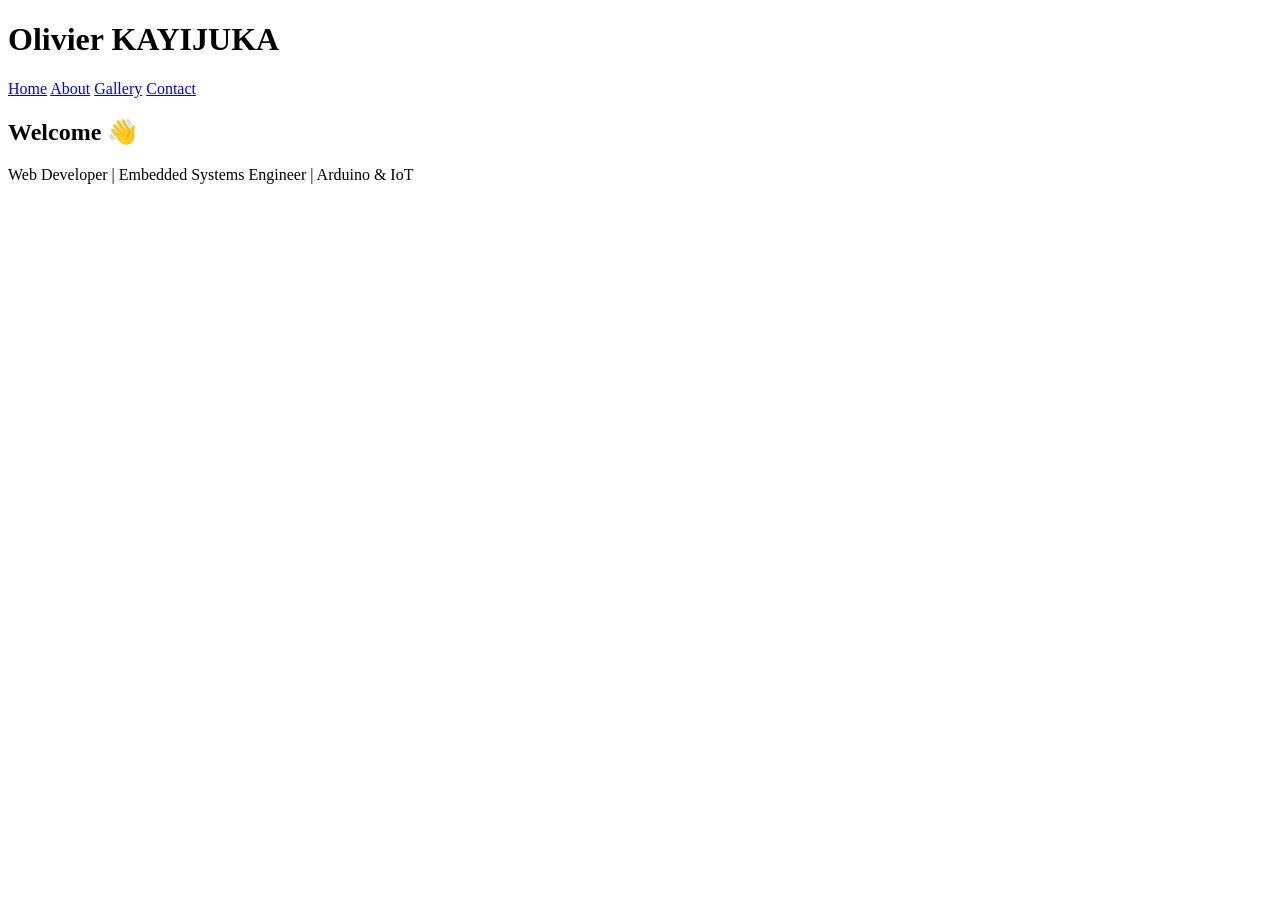
==== index.html @ 6030db0a "Add initial index.html for portfolio website" ====
<!DOCTYPE html>
<html>
<head>
    <title>Home - Olivier Portfolio</title>
    <link rel="stylesheet" href="style.css">
</head>
<body>

<header>
    <h1>Olivier KAYIJUKA</h1>
    <nav>
        <a href="index.html">Home</a>
        <a href="about.html">About</a>
        <a href="gallery.html">Gallery</a>
        <a href="contact.html">Contact</a>
    </nav>
</header>

<div class="container">
    <h2>Welcome 👋</h2>
    <p>Web Developer | Embedded Systems Engineer | Arduino & IoT</p>
</div>

</body>
</html>
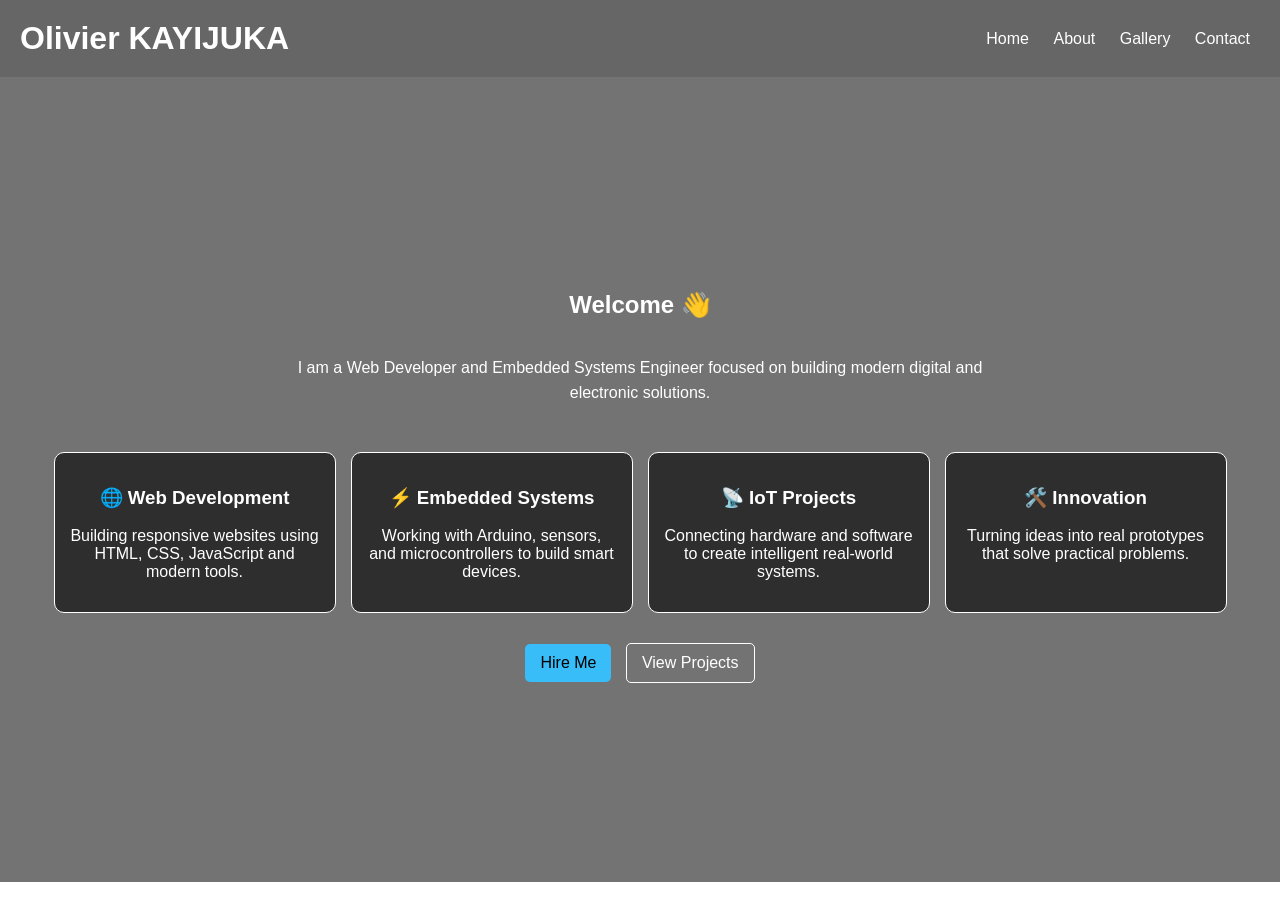
==== commit 2f896b03: "Refactor index.html for improved layout and styles Updated the structure and styling of the homepage" ====
--- a/index.html
+++ b/index.html
@@ -2,23 +2,129 @@
 <html>
 <head>
     <title>Home - Olivier Portfolio</title>
-    <link rel="stylesheet" href="style.css">
 </head>
-<body>
 
-<header>
-    <h1>Olivier KAYIJUKA</h1>
+<body style="
+    margin:0;
+    font-family: Arial, sans-serif;
+    color: white;
+    background: url('1') center/cover no-repeat;
+">
+
+<header style="
+    display:flex;
+    justify-content:space-between;
+    align-items:center;
+    padding:20px;
+    background: rgba(0,0,0,0.6);
+">
+
+    <h1 style="margin:0;">Olivier KAYIJUKA</h1>
+
     <nav>
-        <a href="index.html">Home</a>
-        <a href="about.html">About</a>
-        <a href="gallery.html">Gallery</a>
-        <a href="contact.html">Contact</a>
+        <a href="index.html" style="color:white; margin:0 10px; text-decoration:none;">Home</a>
+        <a href="about.html" style="color:white; margin:0 10px; text-decoration:none;">About</a>
+        <a href="gallery.html" style="color:white; margin:0 10px; text-decoration:none;">Gallery</a>
+        <a href="contact.html" style="color:white; margin:0 10px; text-decoration:none;">Contact</a>
     </nav>
+
 </header>
 
-<div class="container">
+<div style="
+    min-height: 85vh;
+    display:flex;
+    flex-direction:column;
+    justify-content:center;
+    align-items:center;
+    text-align:center;
+    background: rgba(0,0,0,0.55);
+    padding:20px;
+">
+
     <h2>Welcome 👋</h2>
-    <p>Web Developer | Embedded Systems Engineer | Arduino & IoT</p>
+
+    <p style="max-width:700px; line-height:1.6;">
+        I am a Web Developer and Embedded Systems Engineer focused on building modern digital and electronic solutions.
+    </p>
+
+    <!-- BOXES SECTION -->
+    <div style="
+        display:flex;
+        flex-wrap:wrap;
+        justify-content:center;
+        margin-top:30px;
+        gap:15px;
+    ">
+
+        <div style="
+            width:250px;
+            padding:15px;
+            border:1px solid white;
+            background: rgba(0,0,0,0.6);
+            border-radius:10px;
+        ">
+            <h3>🌐 Web Development</h3>
+            <p>Building responsive websites using HTML, CSS, JavaScript and modern tools.</p>
+        </div>
+
+        <div style="
+            width:250px;
+            padding:15px;
+            border:1px solid white;
+            background: rgba(0,0,0,0.6);
+            border-radius:10px;
+        ">
+            <h3>⚡ Embedded Systems</h3>
+            <p>Working with Arduino, sensors, and microcontrollers to build smart devices.</p>
+        </div>
+
+        <div style="
+            width:250px;
+            padding:15px;
+            border:1px solid white;
+            background: rgba(0,0,0,0.6);
+            border-radius:10px;
+        ">
+            <h3>📡 IoT Projects</h3>
+            <p>Connecting hardware and software to create intelligent real-world systems.</p>
+        </div>
+
+        <div style="
+            width:250px;
+            padding:15px;
+            border:1px solid white;
+            background: rgba(0,0,0,0.6);
+            border-radius:10px;
+        ">
+            <h3>🛠️ Innovation</h3>
+            <p>Turning ideas into real prototypes that solve practical problems.</p>
+        </div>
+
+    </div>
+
+    <!-- BUTTONS -->
+    <div style="margin-top:25px;">
+        <a href="contact.html" style="
+            background:#38bdf8;
+            color:black;
+            padding:10px 15px;
+            margin:5px;
+            text-decoration:none;
+            border-radius:5px;
+            display:inline-block;
+        ">Hire Me</a>
+
+        <a href="gallery.html" style="
+            border:1px solid white;
+            color:white;
+            padding:10px 15px;
+            margin:5px;
+            text-decoration:none;
+            border-radius:5px;
+            display:inline-block;
+        ">View Projects</a>
+    </div>
+
 </div>
 
 </body>
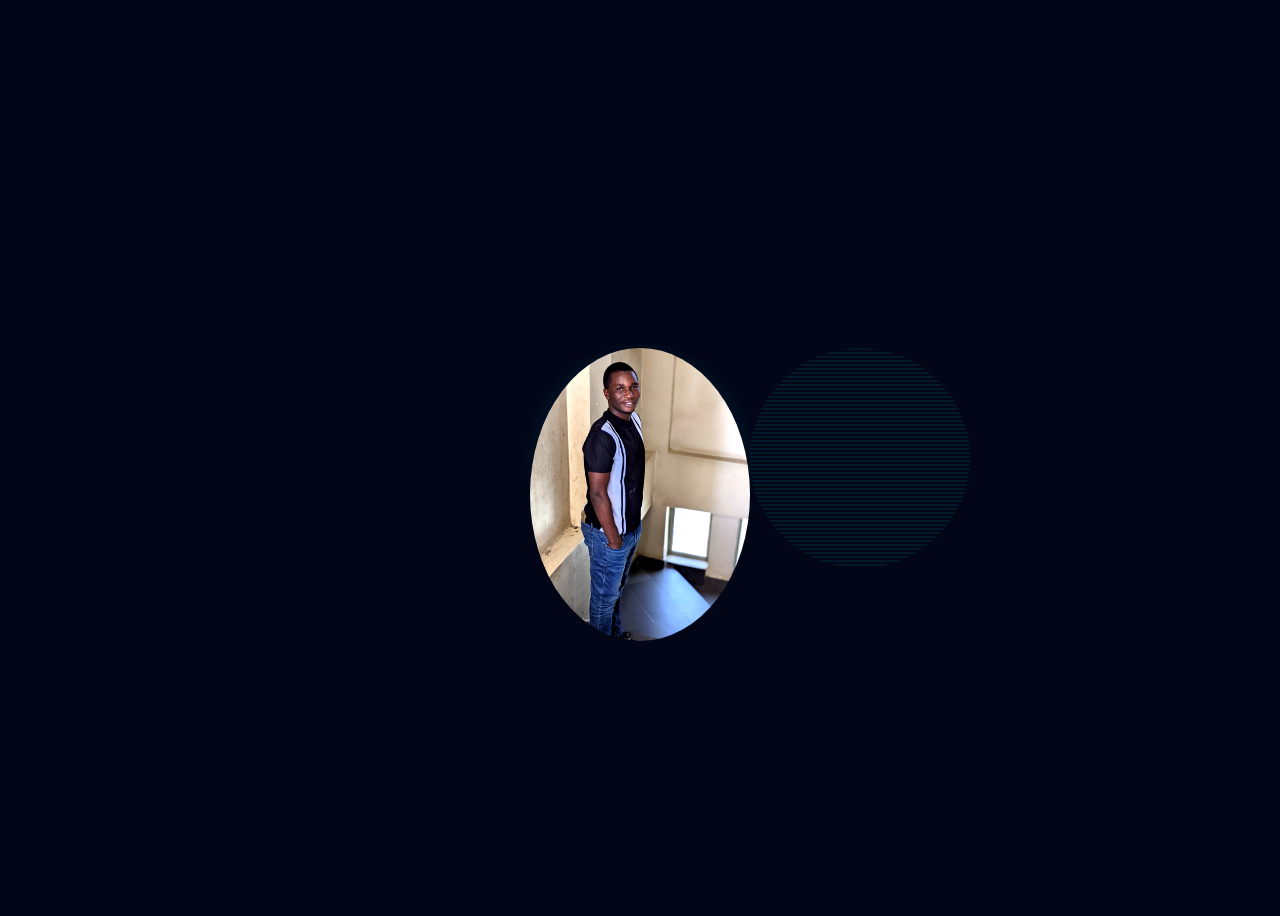
==== commit c1d4f04c: "Refactor index.html for improved layout and styles" ====
--- a/index.html
+++ b/index.html
@@ -1,131 +1,105 @@
 <!DOCTYPE html>
-<html>
+<html lang="en">
 <head>
-    <title>Home - Olivier Portfolio</title>
+<meta charset="UTF-8">
+<meta name="viewport" content="width=device-width, initial-scale=1.0">
+<title>AI Face Tracking</title>
+
+<style>
+body {
+    background: #020617;
+    display: flex;
+    justify-content: center;
+    align-items: center;
+    height: 100vh;
+    font-family: Arial;
+}
+
+/* container with perspective */
+.container {
+    perspective: 1000px;
+}
+
+/* hologram box */
+.holo-box {
+    position: relative;
+    width: 220px;
+    height: 220px;
+    border-radius: 50%;
+    transform-style: preserve-3d;
+    transition: transform 0.1s;
+}
+
+/* image */
+.holo-img {
+    width: 100%;
+    border-radius: 50%;
+    filter: brightness(1.2) contrast(1.3);
+}
+
+/* glow */
+.holo-box::before {
+    content: "";
+    position: absolute;
+    width: 240px;
+    height: 240px;
+    border-radius: 50%;
+    background: radial-gradient(circle, #00f5ff55, transparent 70%);
+    top: -10px;
+    left: -10px;
+    z-index: -1;
+    animation: pulse 3s infinite;
+}
+
+/* scan lines */
+.holo-box::after {
+    content: "";
+    position: absolute;
+    width: 100%;
+    height: 100%;
+    background: repeating-linear-gradient(
+        to bottom,
+        rgba(0,255,255,0.08) 0px,
+        rgba(0,255,255,0.08) 2px,
+        transparent 2px,
+        transparent 4px
+    );
+    border-radius: 50%;
+    pointer-events: none;
+}
+
+/* animation */
+@keyframes pulse {
+    0% { opacity: 0.5; transform: scale(1); }
+    50% { opacity: 1; transform: scale(1.1); }
+    100% { opacity: 0.5; transform: scale(1); }
+}
+</style>
 </head>
 
-<body style="
-    margin:0;
-    font-family: Arial, sans-serif;
-    color: white;
-    background: url('1') center/cover no-repeat;
-">
+<body>
 
-<header style="
-    display:flex;
-    justify-content:space-between;
-    align-items:center;
-    padding:20px;
-    background: rgba(0,0,0,0.6);
-">
+<div class="container">
+    <div class="holo-box" id="card">
+        <img src="1.jpg" class="holo-img">
+    </div>
+</div>
 
-    <h1 style="margin:0;">Olivier KAYIJUKA</h1>
+<script>
+const card = document.getElementById("card");
 
-    <nav>
-        <a href="index.html" style="color:white; margin:0 10px; text-decoration:none;">Home</a>
-        <a href="about.html" style="color:white; margin:0 10px; text-decoration:none;">About</a>
-        <a href="gallery.html" style="color:white; margin:0 10px; text-decoration:none;">Gallery</a>
-        <a href="contact.html" style="color:white; margin:0 10px; text-decoration:none;">Contact</a>
-    </nav>
+document.addEventListener("mousemove", (e) => {
+    let x = (window.innerWidth / 2 - e.clientX) / 25;
+    let y = (window.innerHeight / 2 - e.clientY) / 25;
 
-</header>
+    card.style.transform = `rotateY(${x}deg) rotateX(${y}deg)`;
+});
 
-<div style="
-    min-height: 85vh;
-    display:flex;
-    flex-direction:column;
-    justify-content:center;
-    align-items:center;
-    text-align:center;
-    background: rgba(0,0,0,0.55);
-    padding:20px;
-">
-
-    <h2>Welcome 👋</h2>
-
-    <p style="max-width:700px; line-height:1.6;">
-        I am a Web Developer and Embedded Systems Engineer focused on building modern digital and electronic solutions.
-    </p>
-
-    <!-- BOXES SECTION -->
-    <div style="
-        display:flex;
-        flex-wrap:wrap;
-        justify-content:center;
-        margin-top:30px;
-        gap:15px;
-    ">
-
-        <div style="
-            width:250px;
-            padding:15px;
-            border:1px solid white;
-            background: rgba(0,0,0,0.6);
-            border-radius:10px;
-        ">
-            <h3>🌐 Web Development</h3>
-            <p>Building responsive websites using HTML, CSS, JavaScript and modern tools.</p>
-        </div>
-
-        <div style="
-            width:250px;
-            padding:15px;
-            border:1px solid white;
-            background: rgba(0,0,0,0.6);
-            border-radius:10px;
-        ">
-            <h3>⚡ Embedded Systems</h3>
-            <p>Working with Arduino, sensors, and microcontrollers to build smart devices.</p>
-        </div>
-
-        <div style="
-            width:250px;
-            padding:15px;
-            border:1px solid white;
-            background: rgba(0,0,0,0.6);
-            border-radius:10px;
-        ">
-            <h3>📡 IoT Projects</h3>
-            <p>Connecting hardware and software to create intelligent real-world systems.</p>
-        </div>
-
-        <div style="
-            width:250px;
-            padding:15px;
-            border:1px solid white;
-            background: rgba(0,0,0,0.6);
-            border-radius:10px;
-        ">
-            <h3>🛠️ Innovation</h3>
-            <p>Turning ideas into real prototypes that solve practical problems.</p>
-        </div>
-
-    </div>
-
-    <!-- BUTTONS -->
-    <div style="margin-top:25px;">
-        <a href="contact.html" style="
-            background:#38bdf8;
-            color:black;
-            padding:10px 15px;
-            margin:5px;
-            text-decoration:none;
-            border-radius:5px;
-            display:inline-block;
-        ">Hire Me</a>
-
-        <a href="gallery.html" style="
-            border:1px solid white;
-            color:white;
-            padding:10px 15px;
-            margin:5px;
-            text-decoration:none;
-            border-radius:5px;
-            display:inline-block;
-        ">View Projects</a>
-    </div>
-
-</div>
+/* reset on leave */
+document.addEventListener("mouseleave", () => {
+    card.style.transform = "rotateY(0deg) rotateX(0deg)";
+});
+</script>
 
 </body>
 </html>
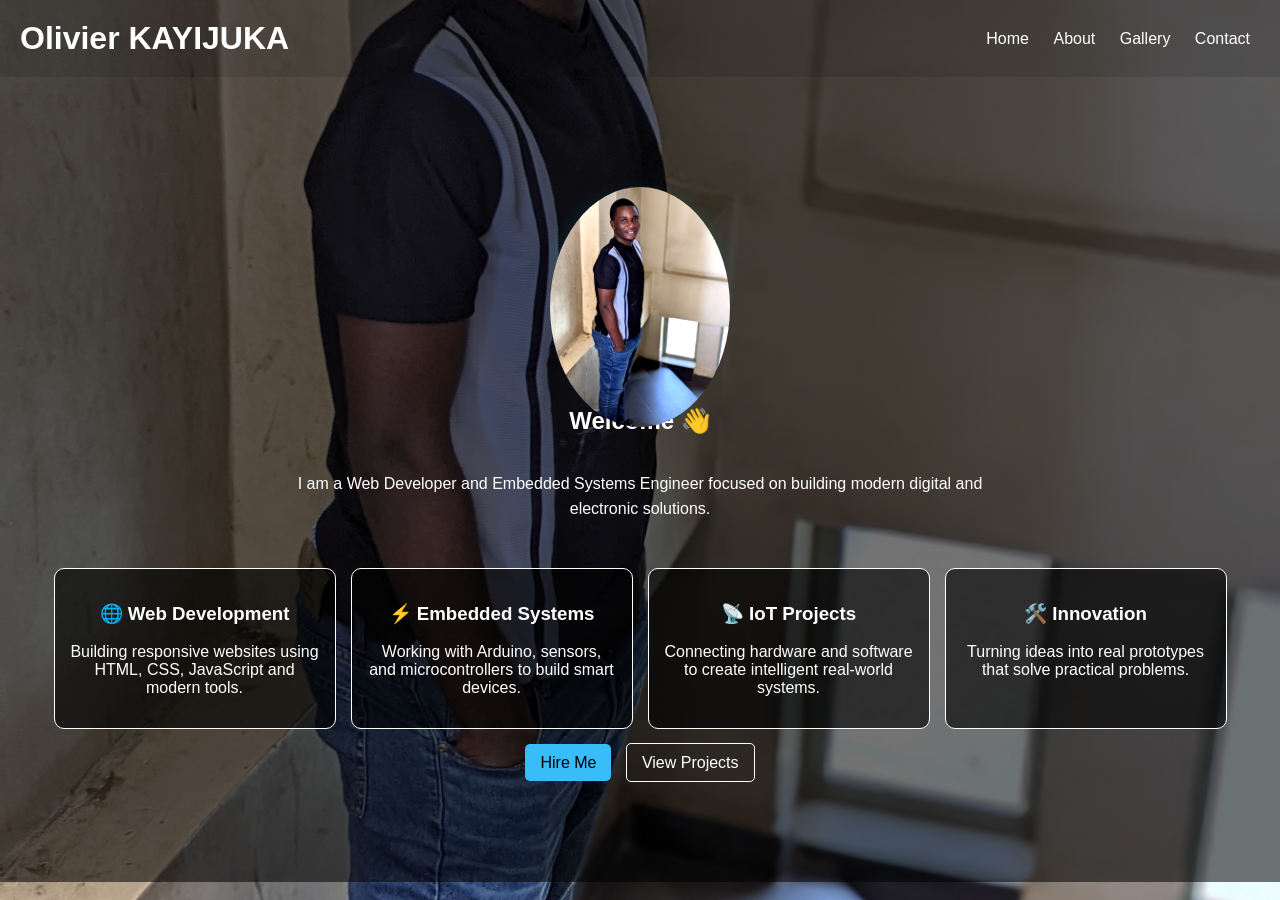
==== commit 01e980cb: "Refactor index.html for improved structure and styles" ====
--- a/index.html
+++ b/index.html
@@ -1,89 +1,126 @@
-<!DOCTYPE html>
-<html lang="en">
-<head>
-<meta charset="UTF-8">
-<meta name="viewport" content="width=device-width, initial-scale=1.0">
-<title>AI Face Tracking</title>
+<body style="
+    margin:0;
+    font-family: Arial, sans-serif;
+    color: white;
+    background: url('1.jpg') center/cover no-repeat;
+">
 
+<header style="
+    display:flex;
+    justify-content:space-between;
+    align-items:center;
+    padding:20px;
+    background: rgba(0,0,0,0.6);
+">
+
+    <h1 style="margin:0;">Olivier KAYIJUKA</h1>
+
+    <nav>
+        <a href="index.html" style="color:white; margin:0 10px; text-decoration:none;">Home</a>
+        <a href="about.html" style="color:white; margin:0 10px; text-decoration:none;">About</a>
+        <a href="gallery.html" style="color:white; margin:0 10px; text-decoration:none;">Gallery</a>
+        <a href="contact.html" style="color:white; margin:0 10px; text-decoration:none;">Contact</a>
+    </nav>
+
+</header>
+
+<div style="
+    min-height: 85vh;
+    display:flex;
+    flex-direction:column;
+    justify-content:center;
+    align-items:center;
+    text-align:center;
+    background: rgba(0,0,0,0.55);
+    padding:20px;
+">
+
+    <!-- HOLOGRAM IMAGE -->
+    <div style="perspective:1000px; margin-bottom:20px;">
+        <div id="card" style="
+            width:180px;
+            height:180px;
+            border-radius:50%;
+            position:relative;
+            transform-style:preserve-3d;
+            transition:transform 0.1s;
+        ">
+
+            <img src="1.jpg" style="
+                width:100%;
+                border-radius:50%;
+                filter:brightness(1.2) contrast(1.3);
+            ">
+
+            <!-- glow -->
+            <div style="
+                position:absolute;
+                width:200px;
+                height:200px;
+                border-radius:50%;
+                background: radial-gradient(circle, #00f5ff55, transparent 70%);
+                top:-10px;
+                left:-10px;
+                z-index:-1;
+                animation:pulse 3s infinite;
+            "></div>
+
+        </div>
+    </div>
+
+    <h2>Welcome 👋</h2>
+
+    <p style="max-width:700px; line-height:1.6;">
+        I am a Web Developer and Embedded Systems Engineer focused on building modern digital and electronic solutions.
+    </p>
+
+    <!-- BOXES -->
+    <div style="
+        display:flex;
+        flex-wrap:wrap;
+        justify-content:center;
+        margin-top:30px;
+        gap:15px;
+    ">
+
+        <div style="width:250px; padding:15px; border:1px solid white; background: rgba(0,0,0,0.6); border-radius:10px;">
+            <h3>🌐 Web Development</h3>
+            <p>Building responsive websites using HTML, CSS, JavaScript and modern tools.</p>
+        </div>
+
+        <div style="width:250px; padding:15px; border:1px solid white; background: rgba(0,0,0,0.6); border-radius:10px;">
+            <h3>⚡ Embedded Systems</h3>
+            <p>Working with Arduino, sensors, and microcontrollers to build smart devices.</p>
+        </div>
+
+        <div style="width:250px; padding:15px; border:1px solid white; background: rgba(0,0,0,0.6); border-radius:10px;">
+            <h3>📡 IoT Projects</h3>
+            <p>Connecting hardware and software to create intelligent real-world systems.</p>
+        </div>
+
+        <div style="width:250px; padding:15px; border:1px solid white; background: rgba(0,0,0,0.6); border-radius:10px;">
+            <h3>🛠️ Innovation</h3>
+            <p>Turning ideas into real prototypes that solve practical problems.</p>
+        </div>
+
+    </div>
+
+    <!-- BUTTONS -->
+    <div style="margin-top:25px;">
+        <a href="contact.html" style="background:#38bdf8; color:black; padding:10px 15px; margin:5px; text-decoration:none; border-radius:5px;">Hire Me</a>
+        <a href="gallery.html" style="border:1px solid white; color:white; padding:10px 15px; margin:5px; text-decoration:none; border-radius:5px;">View Projects</a>
+    </div>
+
+</div>
+
+<!-- ANIMATIONS + FACE TRACKING -->
 <style>
-body {
-    background: #020617;
-    display: flex;
-    justify-content: center;
-    align-items: center;
-    height: 100vh;
-    font-family: Arial;
-}
-
-/* container with perspective */
-.container {
-    perspective: 1000px;
-}
-
-/* hologram box */
-.holo-box {
-    position: relative;
-    width: 220px;
-    height: 220px;
-    border-radius: 50%;
-    transform-style: preserve-3d;
-    transition: transform 0.1s;
-}
-
-/* image */
-.holo-img {
-    width: 100%;
-    border-radius: 50%;
-    filter: brightness(1.2) contrast(1.3);
-}
-
-/* glow */
-.holo-box::before {
-    content: "";
-    position: absolute;
-    width: 240px;
-    height: 240px;
-    border-radius: 50%;
-    background: radial-gradient(circle, #00f5ff55, transparent 70%);
-    top: -10px;
-    left: -10px;
-    z-index: -1;
-    animation: pulse 3s infinite;
-}
-
-/* scan lines */
-.holo-box::after {
-    content: "";
-    position: absolute;
-    width: 100%;
-    height: 100%;
-    background: repeating-linear-gradient(
-        to bottom,
-        rgba(0,255,255,0.08) 0px,
-        rgba(0,255,255,0.08) 2px,
-        transparent 2px,
-        transparent 4px
-    );
-    border-radius: 50%;
-    pointer-events: none;
-}
-
-/* animation */
 @keyframes pulse {
-    0% { opacity: 0.5; transform: scale(1); }
-    50% { opacity: 1; transform: scale(1.1); }
-    100% { opacity: 0.5; transform: scale(1); }
+    0% { opacity:0.5; transform:scale(1); }
+    50% { opacity:1; transform:scale(1.1); }
+    100% { opacity:0.5; transform:scale(1); }
 }
 </style>
-</head>
-
-<body>
-
-<div class="container">
-    <div class="holo-box" id="card">
-        <img src="1.jpg" class="holo-img">
-    </div>
-</div>
 
 <script>
 const card = document.getElementById("card");
@@ -95,11 +132,9 @@
     card.style.transform = `rotateY(${x}deg) rotateX(${y}deg)`;
 });
 
-/* reset on leave */
 document.addEventListener("mouseleave", () => {
     card.style.transform = "rotateY(0deg) rotateX(0deg)";
 });
 </script>
 
 </body>
-</html>
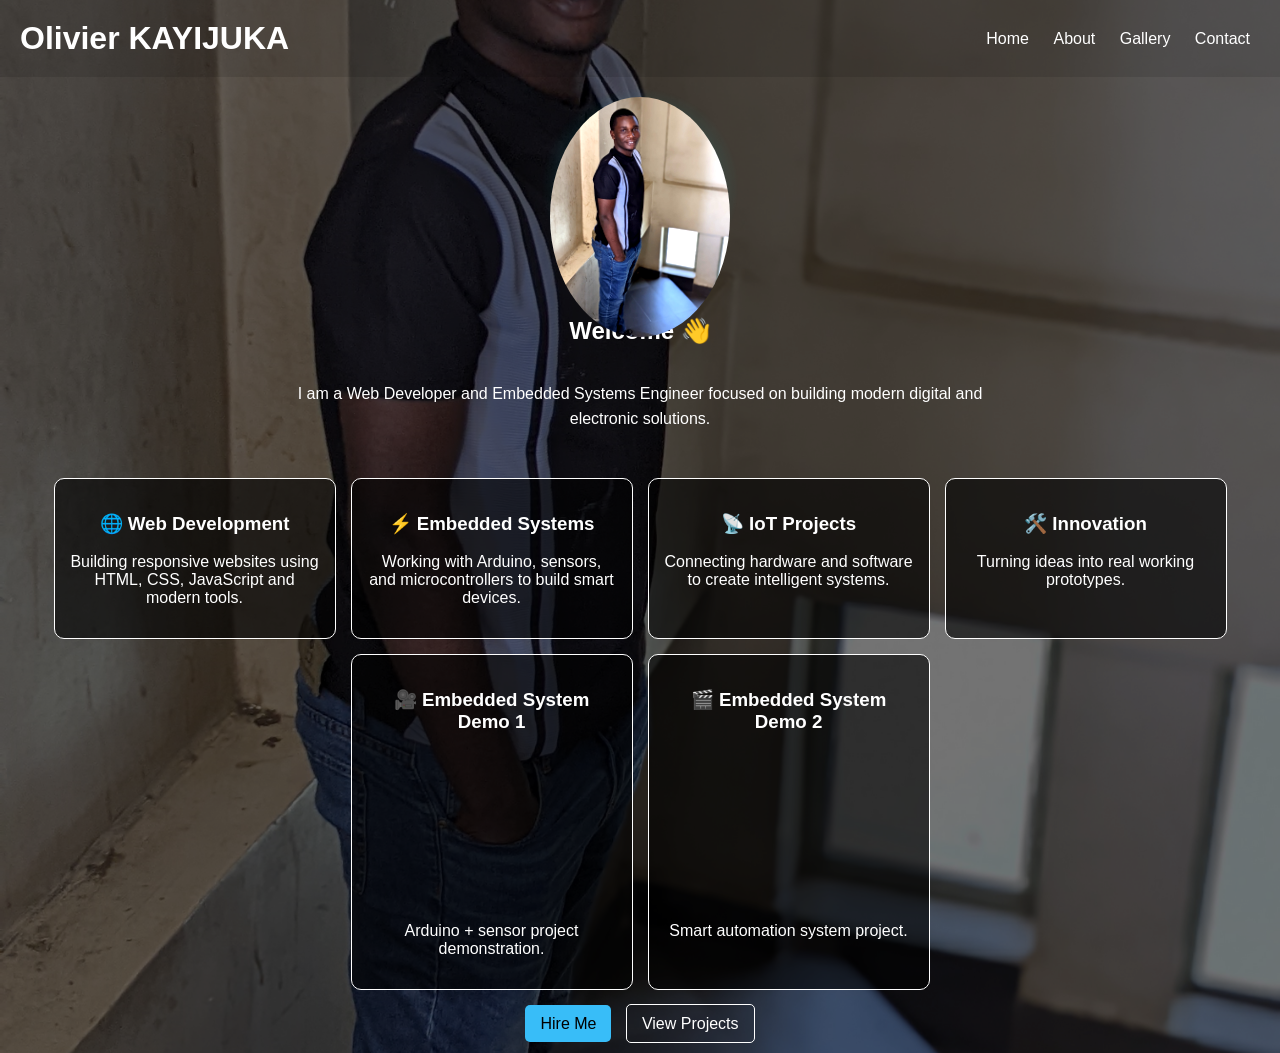
==== commit 92bccc6b: "Refactor HTML structure and update comments" ====
--- a/index.html
+++ b/index.html
@@ -1,3 +1,9 @@
+<!DOCTYPE html>
+<html>
+<head>
+    <title>Home - Olivier Portfolio</title>
+</head>
+
 <body style="
     margin:0;
     font-family: Arial, sans-serif;
@@ -35,7 +41,7 @@
     padding:20px;
 ">
 
-    <!-- HOLOGRAM IMAGE -->
+    <!-- HOLOGRAM IMAGE (FACE TRACK STYLE) -->
     <div style="perspective:1000px; margin-bottom:20px;">
         <div id="card" style="
             width:180px;
@@ -52,7 +58,6 @@
                 filter:brightness(1.2) contrast(1.3);
             ">
 
-            <!-- glow -->
             <div style="
                 position:absolute;
                 width:200px;
@@ -62,7 +67,6 @@
                 top:-10px;
                 left:-10px;
                 z-index:-1;
-                animation:pulse 3s infinite;
             "></div>
 
         </div>
@@ -74,7 +78,7 @@
         I am a Web Developer and Embedded Systems Engineer focused on building modern digital and electronic solutions.
     </p>
 
-    <!-- BOXES -->
+    <!-- BOXES SECTION -->
     <div style="
         display:flex;
         flex-wrap:wrap;
@@ -95,33 +99,68 @@
 
         <div style="width:250px; padding:15px; border:1px solid white; background: rgba(0,0,0,0.6); border-radius:10px;">
             <h3>📡 IoT Projects</h3>
-            <p>Connecting hardware and software to create intelligent real-world systems.</p>
+            <p>Connecting hardware and software to create intelligent systems.</p>
         </div>
 
         <div style="width:250px; padding:15px; border:1px solid white; background: rgba(0,0,0,0.6); border-radius:10px;">
             <h3>🛠️ Innovation</h3>
-            <p>Turning ideas into real prototypes that solve practical problems.</p>
+            <p>Turning ideas into real working prototypes.</p>
+        </div>
+
+        <!-- YOUTUBE VIDEO 1 -->
+        <div style="width:250px; padding:15px; border:1px solid white; background: rgba(0,0,0,0.6); border-radius:10px;">
+            <h3>🎥 Embedded System Demo 1</h3>
+
+            <iframe width="100%" height="150"
+                src="https://www.youtube.com/embed/3FJ7h3r9h1g"
+                frameborder="0"
+                allowfullscreen
+                style="border-radius:8px;">
+            </iframe>
+
+            <p>Arduino + sensor project demonstration.</p>
+        </div>
+
+        <!-- YOUTUBE VIDEO 2 -->
+        <div style="width:250px; padding:15px; border:1px solid white; background: rgba(0,0,0,0.6); border-radius:10px;">
+            <h3>🎬 Embedded System Demo 2</h3>
+
+            <iframe width="100%" height="150"
+                src="https://www.youtube.com/embed/1k6W1C4p7t8"
+                frameborder="0"
+                allowfullscreen
+                style="border-radius:8px;">
+            </iframe>
+
+            <p>Smart automation system project.</p>
         </div>
 
     </div>
 
     <!-- BUTTONS -->
     <div style="margin-top:25px;">
-        <a href="contact.html" style="background:#38bdf8; color:black; padding:10px 15px; margin:5px; text-decoration:none; border-radius:5px;">Hire Me</a>
-        <a href="gallery.html" style="border:1px solid white; color:white; padding:10px 15px; margin:5px; text-decoration:none; border-radius:5px;">View Projects</a>
+        <a href="contact.html" style="
+            background:#38bdf8;
+            color:black;
+            padding:10px 15px;
+            margin:5px;
+            text-decoration:none;
+            border-radius:5px;
+        ">Hire Me</a>
+
+        <a href="gallery.html" style="
+            border:1px solid white;
+            color:white;
+            padding:10px 15px;
+            margin:5px;
+            text-decoration:none;
+            border-radius:5px;
+        ">View Projects</a>
     </div>
 
 </div>
 
-<!-- ANIMATIONS + FACE TRACKING -->
-<style>
-@keyframes pulse {
-    0% { opacity:0.5; transform:scale(1); }
-    50% { opacity:1; transform:scale(1.1); }
-    100% { opacity:0.5; transform:scale(1); }
-}
-</style>
-
+<!-- FACE TRACK SCRIPT -->
 <script>
 const card = document.getElementById("card");
 
@@ -138,3 +177,4 @@
 </script>
 
 </body>
+</html>
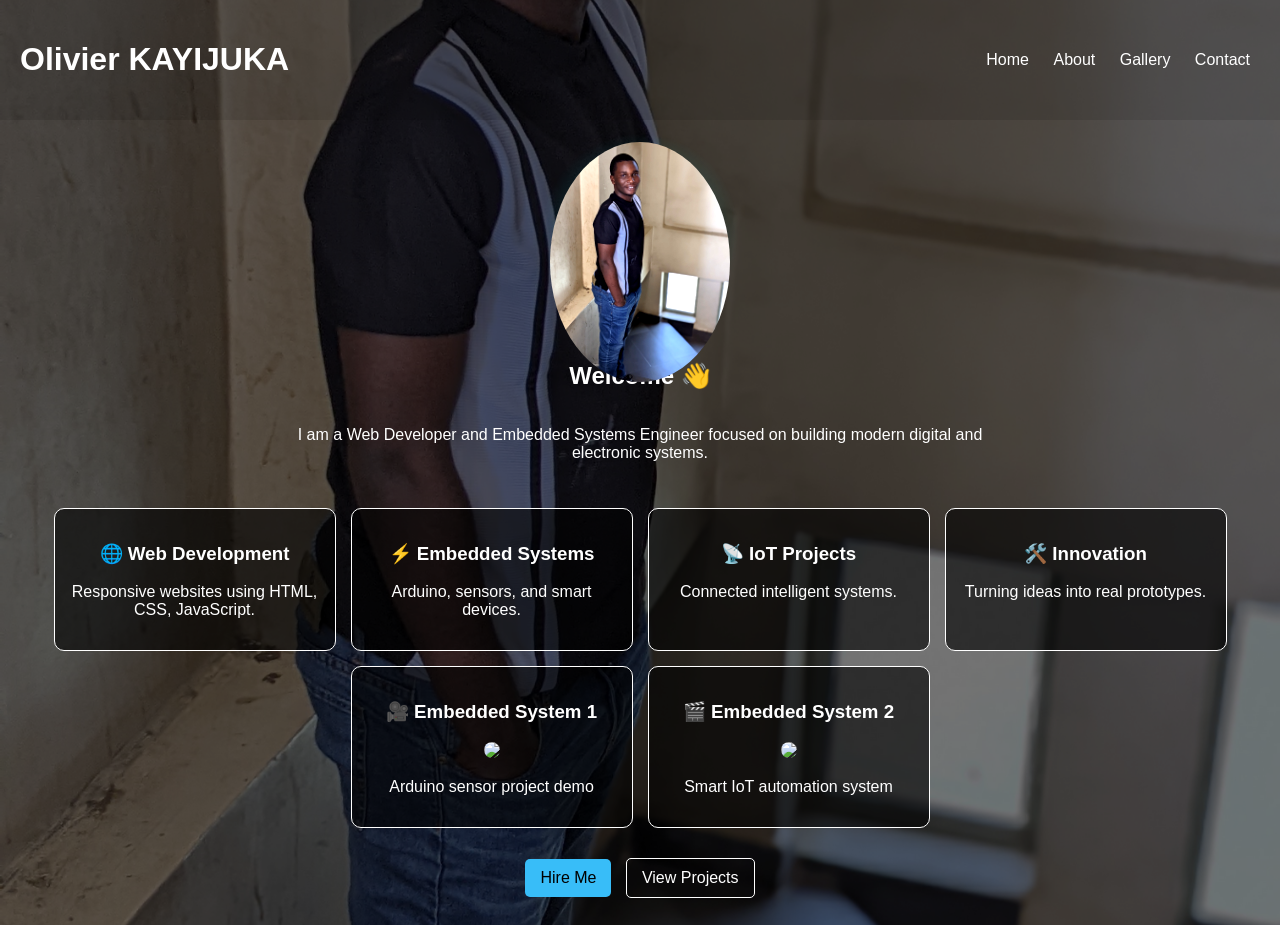
==== commit 260ce759: "Update index.html" ====
--- a/index.html
+++ b/index.html
@@ -2,166 +2,249 @@
 <html>
 <head>
     <title>Home - Olivier Portfolio</title>
-</head>
-
-<body style="
-    margin:0;
-    font-family: Arial, sans-serif;
-    color: white;
-    background: url('1.jpg') center/cover no-repeat;
-">
-
-<header style="
-    display:flex;
-    justify-content:space-between;
-    align-items:center;
-    padding:20px;
-    background: rgba(0,0,0,0.6);
-">
-
-    <h1 style="margin:0;">Olivier KAYIJUKA</h1>
-
-    <nav>
-        <a href="index.html" style="color:white; margin:0 10px; text-decoration:none;">Home</a>
-        <a href="about.html" style="color:white; margin:0 10px; text-decoration:none;">About</a>
-        <a href="gallery.html" style="color:white; margin:0 10px; text-decoration:none;">Gallery</a>
-        <a href="contact.html" style="color:white; margin:0 10px; text-decoration:none;">Contact</a>
-    </nav>
-
-</header>
-
-<div style="
-    min-height: 85vh;
-    display:flex;
-    flex-direction:column;
-    justify-content:center;
-    align-items:center;
-    text-align:center;
-    background: rgba(0,0,0,0.55);
-    padding:20px;
-">
-
-    <!-- HOLOGRAM IMAGE (FACE TRACK STYLE) -->
-    <div style="perspective:1000px; margin-bottom:20px;">
-        <div id="card" style="
+
+    <style>
+        body{
+            margin:0;
+            font-family:Arial, sans-serif;
+            color:white;
+            background:url('1.jpg') center/cover no-repeat;
+        }
+
+        header{
+            display:flex;
+            justify-content:space-between;
+            align-items:center;
+            padding:20px;
+            background:rgba(0,0,0,0.6);
+        }
+
+        nav a{
+            color:white;
+            margin:0 10px;
+            text-decoration:none;
+        }
+
+        nav a:hover{
+            color:#38bdf8;
+        }
+
+        .container{
+            min-height:85vh;
+            display:flex;
+            flex-direction:column;
+            justify-content:center;
+            align-items:center;
+            text-align:center;
+            background:rgba(0,0,0,0.55);
+            padding:20px;
+        }
+
+        /* HOLOGRAM */
+        .holo{
+            perspective:1000px;
+            margin-bottom:20px;
+        }
+
+        .card{
             width:180px;
             height:180px;
             border-radius:50%;
             position:relative;
             transform-style:preserve-3d;
-            transition:transform 0.1s;
-        ">
-
-            <img src="1.jpg" style="
-                width:100%;
-                border-radius:50%;
-                filter:brightness(1.2) contrast(1.3);
-            ">
-
-            <div style="
-                position:absolute;
-                width:200px;
-                height:200px;
-                border-radius:50%;
-                background: radial-gradient(circle, #00f5ff55, transparent 70%);
-                top:-10px;
-                left:-10px;
-                z-index:-1;
-            "></div>
-
-        </div>
-    </div>
-
-    <h2>Welcome 👋</h2>
-
-    <p style="max-width:700px; line-height:1.6;">
-        I am a Web Developer and Embedded Systems Engineer focused on building modern digital and electronic solutions.
-    </p>
-
-    <!-- BOXES SECTION -->
-    <div style="
-        display:flex;
-        flex-wrap:wrap;
-        justify-content:center;
-        margin-top:30px;
-        gap:15px;
-    ">
-
-        <div style="width:250px; padding:15px; border:1px solid white; background: rgba(0,0,0,0.6); border-radius:10px;">
-            <h3>🌐 Web Development</h3>
-            <p>Building responsive websites using HTML, CSS, JavaScript and modern tools.</p>
-        </div>
-
-        <div style="width:250px; padding:15px; border:1px solid white; background: rgba(0,0,0,0.6); border-radius:10px;">
-            <h3>⚡ Embedded Systems</h3>
-            <p>Working with Arduino, sensors, and microcontrollers to build smart devices.</p>
-        </div>
-
-        <div style="width:250px; padding:15px; border:1px solid white; background: rgba(0,0,0,0.6); border-radius:10px;">
-            <h3>📡 IoT Projects</h3>
-            <p>Connecting hardware and software to create intelligent systems.</p>
-        </div>
-
-        <div style="width:250px; padding:15px; border:1px solid white; background: rgba(0,0,0,0.6); border-radius:10px;">
-            <h3>🛠️ Innovation</h3>
-            <p>Turning ideas into real working prototypes.</p>
-        </div>
-
-        <!-- YOUTUBE VIDEO 1 -->
-        <div style="width:250px; padding:15px; border:1px solid white; background: rgba(0,0,0,0.6); border-radius:10px;">
-            <h3>🎥 Embedded System Demo 1</h3>
-
-            <iframe width="100%" height="150"
-                src="https://www.youtube.com/embed/3FJ7h3r9h1g"
-                frameborder="0"
-                allowfullscreen
-                style="border-radius:8px;">
-            </iframe>
-
-            <p>Arduino + sensor project demonstration.</p>
-        </div>
-
-        <!-- YOUTUBE VIDEO 2 -->
-        <div style="width:250px; padding:15px; border:1px solid white; background: rgba(0,0,0,0.6); border-radius:10px;">
-            <h3>🎬 Embedded System Demo 2</h3>
-
-            <iframe width="100%" height="150"
-                src="https://www.youtube.com/embed/1k6W1C4p7t8"
-                frameborder="0"
-                allowfullscreen
-                style="border-radius:8px;">
-            </iframe>
-
-            <p>Smart automation system project.</p>
-        </div>
-
-    </div>
-
-    <!-- BUTTONS -->
-    <div style="margin-top:25px;">
-        <a href="contact.html" style="
-            background:#38bdf8;
-            color:black;
+            transition:0.1s;
+        }
+
+        .card img{
+            width:100%;
+            border-radius:50%;
+            filter:brightness(1.2) contrast(1.3);
+        }
+
+        .glow{
+            position:absolute;
+            width:200px;
+            height:200px;
+            border-radius:50%;
+            background:radial-gradient(circle,#00f5ff55,transparent 70%);
+            top:-10px;
+            left:-10px;
+            z-index:-1;
+        }
+
+        /* BOXES */
+        .boxes{
+            display:flex;
+            flex-wrap:wrap;
+            justify-content:center;
+            margin-top:30px;
+            gap:15px;
+        }
+
+        .box{
+            width:250px;
+            padding:15px;
+            border:1px solid white;
+            background:rgba(0,0,0,0.6);
+            border-radius:10px;
+            transition:0.3s;
+        }
+
+        .box:hover{
+            transform:scale(1.05);
+        }
+
+        /* VIDEO CARD */
+        .video-card{
+            cursor:pointer;
+        }
+
+        .video-card img{
+            width:100%;
+            border-radius:8px;
+        }
+
+        /* BUTTONS */
+        .btn{
+            display:inline-block;
             padding:10px 15px;
             margin:5px;
             text-decoration:none;
             border-radius:5px;
-        ">Hire Me</a>
-
-        <a href="gallery.html" style="
+        }
+
+        .primary{
+            background:#38bdf8;
+            color:black;
+        }
+
+        .outline{
             border:1px solid white;
             color:white;
-            padding:10px 15px;
-            margin:5px;
-            text-decoration:none;
-            border-radius:5px;
-        ">View Projects</a>
+        }
+
+        /* MODAL */
+        .modal{
+            display:none;
+            position:fixed;
+            top:0;
+            left:0;
+            width:100%;
+            height:100%;
+            background:rgba(0,0,0,0.9);
+            justify-content:center;
+            align-items:center;
+            z-index:999;
+        }
+
+        .modal-content{
+            width:80%;
+            max-width:700px;
+            position:relative;
+        }
+
+        .close{
+            position:absolute;
+            top:-40px;
+            right:0;
+            font-size:30px;
+            cursor:pointer;
+        }
+
+        iframe{
+            width:100%;
+            height:400px;
+            border-radius:10px;
+        }
+    </style>
+</head>
+
+<body>
+
+<header>
+    <h1>Olivier KAYIJUKA</h1>
+
+    <nav>
+        <a href="index.html">Home</a>
+        <a href="about.html">About</a>
+        <a href="gallery.html">Gallery</a>
+        <a href="contact.html">Contact</a>
+    </nav>
+</header>
+
+<div class="container">
+
+    <!-- HOLOGRAM IMAGE -->
+    <div class="holo">
+        <div class="card" id="card">
+            <img src="1.jpg">
+            <div class="glow"></div>
+        </div>
+    </div>
+
+    <h2>Welcome 👋</h2>
+
+    <p style="max-width:700px;">
+        I am a Web Developer and Embedded Systems Engineer focused on building modern digital and electronic systems.
+    </p>
+
+    <!-- BOXES -->
+    <div class="boxes">
+
+        <div class="box">
+            <h3>🌐 Web Development</h3>
+            <p>Responsive websites using HTML, CSS, JavaScript.</p>
+        </div>
+
+        <div class="box">
+            <h3>⚡ Embedded Systems</h3>
+            <p>Arduino, sensors, and smart devices.</p>
+        </div>
+
+        <div class="box">
+            <h3>📡 IoT Projects</h3>
+            <p>Connected intelligent systems.</p>
+        </div>
+
+        <div class="box">
+            <h3>🛠️ Innovation</h3>
+            <p>Turning ideas into real prototypes.</p>
+        </div>
+
+        <!-- VIDEO 1 -->
+        <div class="box video-card" onclick="openVideo('6Maq5IyHSuc')">
+            <h3>🎥 Embedded System 1</h3>
+            <img src="https://img.youtube.com/vi/6Maq5IyHSuc/hqdefault.jpg">
+            <p>Arduino sensor project demo</p>
+        </div>
+
+        <!-- VIDEO 2 -->
+        <div class="box video-card" onclick="openVideo('7vhvnaWUZjE')">
+            <h3>🎬 Embedded System 2</h3>
+            <img src="https://img.youtube.com/vi/7vhvnaWUZjE/hqdefault.jpg">
+            <p>Smart IoT automation system</p>
+        </div>
+
+    </div>
+
+    <!-- BUTTONS -->
+    <div style="margin-top:25px;">
+        <a href="contact.html" class="btn primary">Hire Me</a>
+        <a href="gallery.html" class="btn outline">View Projects</a>
     </div>
 
 </div>
 
-<!-- FACE TRACK SCRIPT -->
+<!-- VIDEO MODAL -->
+<div class="modal" id="modal">
+    <div class="modal-content">
+        <span class="close" onclick="closeVideo()">✖</span>
+        <iframe id="frame" allowfullscreen></iframe>
+    </div>
+</div>
+
 <script>
+/* FACE TRACK EFFECT */
 const card = document.getElementById("card");
 
 document.addEventListener("mousemove", (e) => {
@@ -174,6 +257,19 @@
 document.addEventListener("mouseleave", () => {
     card.style.transform = "rotateY(0deg) rotateX(0deg)";
 });
+
+/* VIDEO MODAL */
+function openVideo(id){
+    document.getElementById("frame").src =
+    "https://www.youtube.com/embed/" + id + "?autoplay=1";
+
+    document.getElementById("modal").style.display = "flex";
+}
+
+function closeVideo(){
+    document.getElementById("modal").style.display = "none";
+    document.getElementById("frame").src = "";
+}
 </script>
 
 </body>
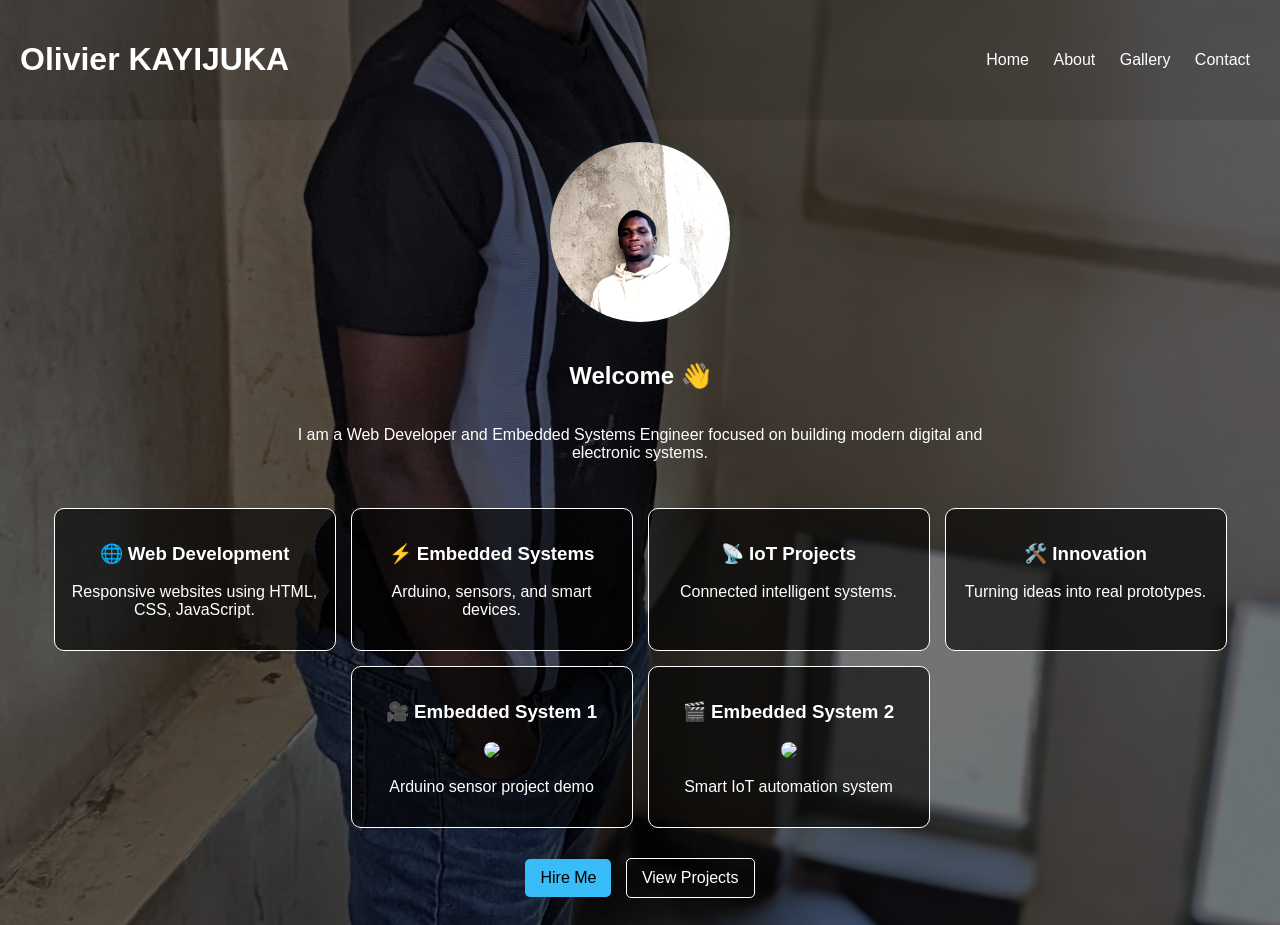
==== commit 455d5ab0: "Update image references and enhance card effects" ====
--- a/index.html
+++ b/index.html
@@ -40,7 +40,7 @@
             padding:20px;
         }
 
-        /* HOLOGRAM */
+        /* CENTER IMAGE */
         .holo{
             perspective:1000px;
             margin-bottom:20px;
@@ -52,13 +52,21 @@
             border-radius:50%;
             position:relative;
             transform-style:preserve-3d;
-            transition:0.1s;
+            transition:0.2s ease;
         }
 
         .card img{
             width:100%;
+            height:100%;
             border-radius:50%;
+            object-fit:cover;
+            transition:0.4s ease;
             filter:brightness(1.2) contrast(1.3);
+        }
+
+        .card:hover img{
+            transform:scale(1.08);
+            filter:brightness(1.4) contrast(1.4);
         }
 
         .glow{
@@ -72,6 +80,10 @@
             z-index:-1;
         }
 
+        .card:hover{
+            box-shadow:0 0 25px #00f5ff;
+        }
+
         /* BOXES */
         .boxes{
             display:flex;
@@ -94,7 +106,6 @@
             transform:scale(1.05);
         }
 
-        /* VIDEO CARD */
         .video-card{
             cursor:pointer;
         }
@@ -174,10 +185,10 @@
 
 <div class="container">
 
-    <!-- HOLOGRAM IMAGE -->
+    <!-- CENTER IMAGE (2.jpg) -->
     <div class="holo">
         <div class="card" id="card">
-            <img src="1.jpg">
+            <img src="2.jpg">
             <div class="glow"></div>
         </div>
     </div>
@@ -244,7 +255,7 @@
 </div>
 
 <script>
-/* FACE TRACK EFFECT */
+/* FACE TRACKING */
 const card = document.getElementById("card");
 
 document.addEventListener("mousemove", (e) => {
